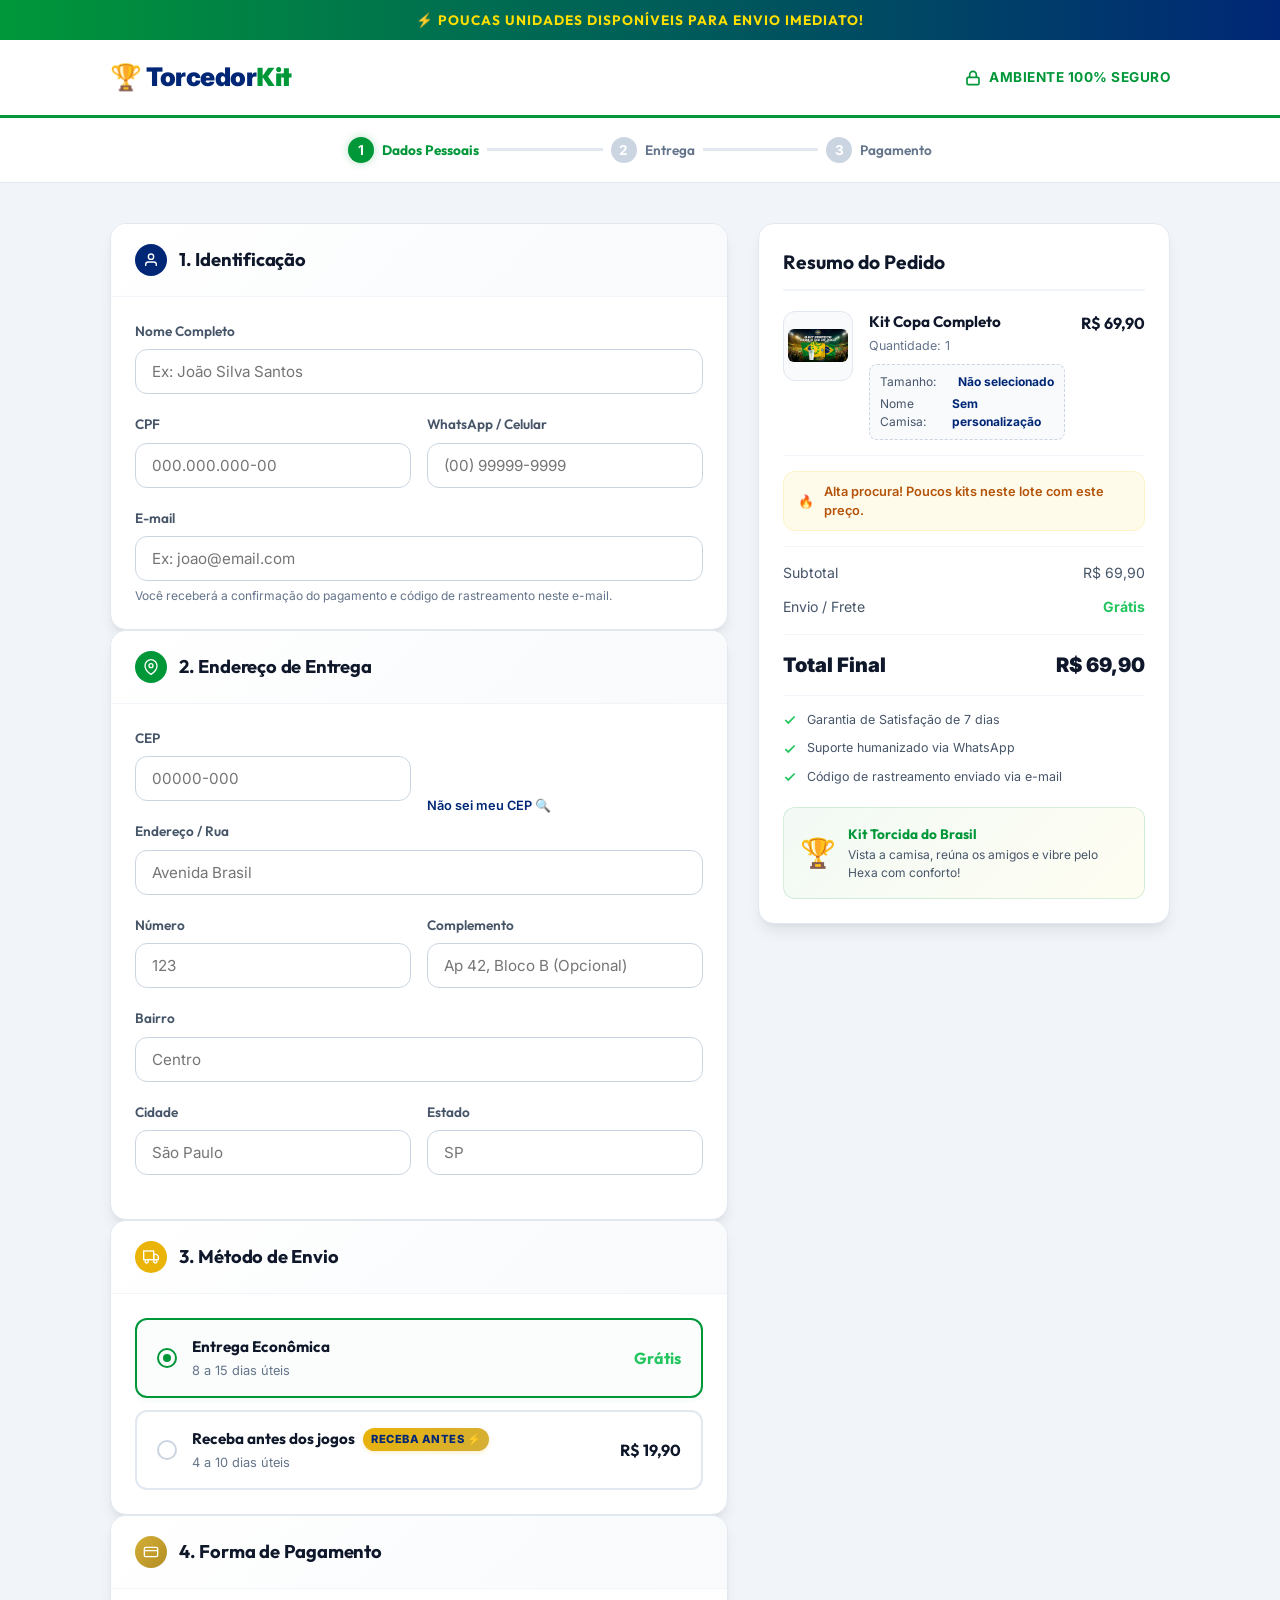
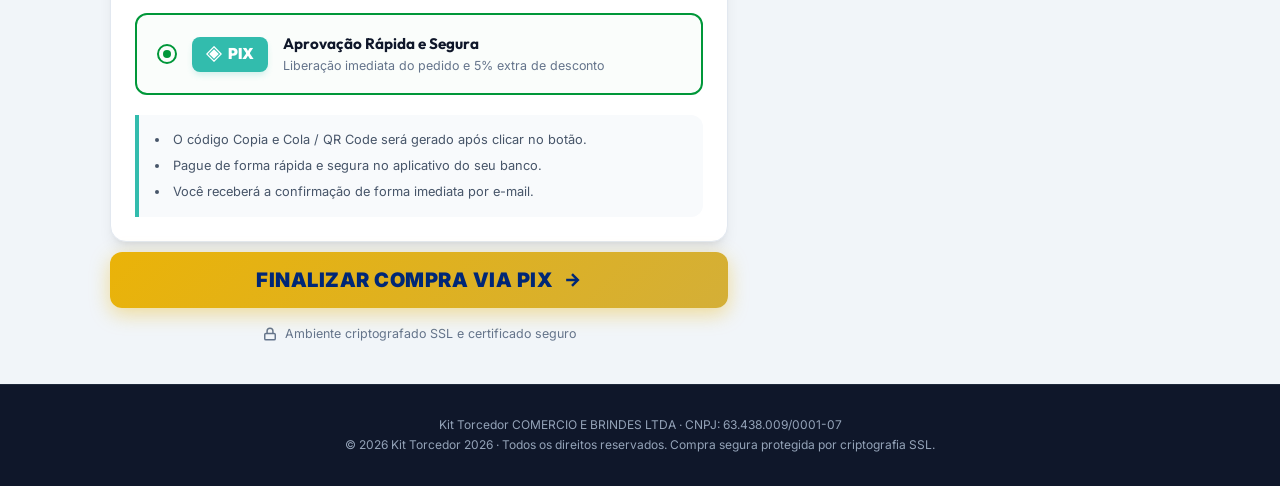
==== checkout/index.html @ fe576606 "feat: criar checkout próprio otimizado e integrado ao TikTok Pixel" ====
<!DOCTYPE html>
<html lang="pt-BR">
<head>
    <meta charset="UTF-8">
    <meta name="viewport" content="width=device-width, initial-scale=1.0">
    <title>Checkout | Kit Copa Completo</title>
    <meta name="description" content="Finalize sua compra do Kit Copa Completo de forma rápida, segura e com pagamento fácil via PIX.">
    <link href="../assets/favicon.ico" rel="icon" type="image/x-icon">

    <!-- Google Fonts (Outfit & Inter) -->
    <link rel="preconnect" href="https://fonts.googleapis.com">
    <link rel="preconnect" href="https://fonts.gstatic.com" crossorigin>
    <link href="https://fonts.googleapis.com/css2?family=Outfit:wght@400;500;700;900&family=Inter:wght@400;500;600;700&display=swap" rel="stylesheet">

    <!-- Stylesheets -->
    <link rel="stylesheet" href="checkout.css">

    <!-- TikTok Pixel Code Start -->
    <script>
    !function (w, d, t) {
      w.TiktokAnalyticsObject=t;var ttq=w[t]=w[t]||[];ttq.methods=["page","track","identify","instances","debug","on","off","once","ready","alias","group","enableCookie","disableCookie","holdConsent","revokeConsent","grantConsent"],ttq.setAndDefer=function(t,e){t[e]=function(){t.push([e].concat(Array.prototype.slice.call(arguments,0)))}};for(var i=0;i<ttq.methods.length;i++)ttq.setAndDefer(ttq,ttq.methods[i]);ttq.instance=function(t){for(
    var e=ttq._i[t]||[],n=0;n<ttq.methods.length;n++)ttq.setAndDefer(e,ttq.methods[n]);return e},ttq.load=function(e,n){var r="https://analytics.tiktok.com/i18n/pixel/events.js",o=n&&n.partner;ttq._i=ttq._i||{},ttq._i[e]=[],ttq._i[e]._u=r,ttq._t=ttq._t||{},ttq._t[e]=+new Date,ttq._o=ttq._o||{},ttq._o[e]=n||{};n=document.createElement("script")
    ;n.type="text/javascript",n.async=!0,n.src=r+"?sdkid="+e+"&lib="+t;e=document.getElementsByTagName("script")[0];e.parentNode.insertBefore(n,e)};

      ttq.load('D8AAKDRC77UBL2TTR5EG');
      ttq.page();
    }(window, document, 'ttq');
    </script>
    <!-- TikTok Pixel Code End -->
</head>
<body>

    <!-- Top Scarcity Bar -->
    <div class="top-scarcity-bar" id="scarcity-bar-text">
        ⚡ POUCAS UNIDADES DISPONÍVEIS PARA ENVIO IMEDIATO!
    </div>

    <!-- Header Section -->
    <header class="checkout-header">
        <div class="container flex-header">
            <div class="logo-area">
                <span class="logo-highlight">🏆 Torcedor</span>Kit
            </div>
            <div class="header-secure">
                <svg class="secure-icon" viewBox="0 0 24 24" fill="none" stroke="currentColor" stroke-width="2">
                    <rect x="3" y="11" width="18" height="11" rx="2" ry="2"></rect>
                    <path d="M7 11V7a5 5 0 0 1 10 0v4"></path>
                </svg>
                <span>Ambiente 100% Seguro</span>
            </div>
        </div>
    </header>

    <!-- Progress Steps -->
    <div class="progress-container">
        <div class="container">
            <div class="steps-wrapper">
                <div class="step active" id="step-tab-1">
                    <span class="step-num">1</span>
                    <span class="step-label">Dados Pessoais</span>
                </div>
                <div class="step-line" id="step-line-1"></div>
                <div class="step" id="step-tab-2">
                    <span class="step-num">2</span>
                    <span class="step-label">Entrega</span>
                </div>
                <div class="step-line" id="step-line-2"></div>
                <div class="step" id="step-tab-3">
                    <span class="step-num">3</span>
                    <span class="step-label">Pagamento</span>
                </div>
            </div>
        </div>
    </div>

    <!-- Main Content Area -->
    <main class="checkout-main">
        <div class="container main-grid">
            
            <!-- Left Side: Forms -->
            <div class="checkout-forms">
                <form id="checkout-form" novalidate>
                    
                    <!-- Section 1: Personal Data -->
                    <div class="form-section active-section" id="section-personal">
                        <div class="section-title">
                            <div class="title-icon bg-blue">
                                <svg viewBox="0 0 24 24" fill="none" stroke="currentColor" stroke-width="2">
                                    <path d="M20 21v-2a4 4 0 0 0-4-4H8a4 4 0 0 0-4 4v2"></path>
                                    <circle cx="12" cy="7" r="4"></circle>
                                </svg>
                            </div>
                            <h3>1. Identificação</h3>
                        </div>
                        <div class="section-body">
                            <div class="form-group">
                                <label for="full-name" class="form-label">Nome Completo</label>
                                <input type="text" id="full-name" class="form-input" placeholder="Ex: João Silva Santos" required>
                                <span class="field-error" id="error-full-name"></span>
                            </div>
                            
                            <div class="form-row-2">
                                <div class="form-group">
                                    <label for="cpf" class="form-label">CPF</label>
                                    <input type="text" id="cpf" class="form-input" placeholder="000.000.000-00" inputmode="numeric" required>
                                    <span class="field-error" id="error-cpf"></span>
                                </div>
                                <div class="form-group">
                                    <label for="phone" class="form-label">WhatsApp / Celular</label>
                                    <input type="tel" id="phone" class="form-input" placeholder="(00) 99999-9999" inputmode="tel" required>
                                    <span class="field-error" id="error-phone"></span>
                                </div>
                            </div>

                            <div class="form-group">
                                <label for="email" class="form-label">E-mail</label>
                                <input type="email" id="email" class="form-input" placeholder="Ex: joao@email.com" required>
                                <span class="field-error" id="error-email"></span>
                                <p class="input-helper">Você receberá a confirmação do pagamento e código de rastreamento neste e-mail.</p>
                            </div>
                        </div>
                    </div>

                    <!-- Section 2: Address Data -->
                    <div class="form-section active-section" id="section-address">
                        <div class="section-title">
                            <div class="title-icon bg-green">
                                <svg viewBox="0 0 24 24" fill="none" stroke="currentColor" stroke-width="2">
                                    <path d="M21 10c0 7-9 13-9 13s-9-6-9-13a9 9 0 0 1 18 0z"></path>
                                    <circle cx="12" cy="10" r="3"></circle>
                                </svg>
                            </div>
                            <h3>2. Endereço de Entrega</h3>
                        </div>
                        <div class="section-body">
                            <div class="form-row-2">
                                <div class="form-group">
                                    <label for="cep" class="form-label">CEP</label>
                                    <div class="cep-input-wrapper">
                                        <input type="text" id="cep" class="form-input" placeholder="00000-000" inputmode="numeric" required>
                                        <div class="cep-spinner" id="cep-spinner"></div>
                                    </div>
                                    <span class="field-error" id="error-cep"></span>
                                </div>
                                <div class="form-group" style="align-self: flex-end;">
                                    <a href="https://buscacepinter.correios.com.br/app/endereco/index.php" target="_blank" rel="noopener" class="cep-link">
                                        Não sei meu CEP 🔍
                                    </a>
                                </div>
                            </div>

                            <div class="form-group">
                                <label for="street" class="form-label">Endereço / Rua</label>
                                <input type="text" id="street" class="form-input" placeholder="Avenida Brasil" required>
                                <span class="field-error" id="error-street"></span>
                            </div>

                            <div class="form-row-2">
                                <div class="form-group">
                                    <label for="number" class="form-label">Número</label>
                                    <input type="text" id="number" class="form-input" placeholder="123" required>
                                    <span class="field-error" id="error-number"></span>
                                </div>
                                <div class="form-group">
                                    <label for="complement" class="form-label">Complemento</label>
                                    <input type="text" id="complement" class="form-input" placeholder="Ap 42, Bloco B (Opcional)">
                                </div>
                            </div>

                            <div class="form-group">
                                <label for="neighborhood" class="form-label">Bairro</label>
                                <input type="text" id="neighborhood" class="form-input" placeholder="Centro" required>
                                <span class="field-error" id="error-neighborhood"></span>
                            </div>

                            <div class="form-row-2">
                                <div class="form-group">
                                    <label for="city" class="form-label">Cidade</label>
                                    <input type="text" id="city" class="form-input" placeholder="São Paulo" required>
                                    <span class="field-error" id="error-city"></span>
                                </div>
                                <div class="form-group">
                                    <label for="state" class="form-label">Estado</label>
                                    <input type="text" id="state" class="form-input" placeholder="SP" maxlength="2" required>
                                    <span class="field-error" id="error-state"></span>
                                </div>
                            </div>
                        </div>
                    </div>

                    <!-- Section 3: Shipping Choice -->
                    <div class="form-section active-section" id="section-shipping">
                        <div class="section-title">
                            <div class="title-icon bg-yellow">
                                <svg viewBox="0 0 24 24" fill="none" stroke="currentColor" stroke-width="2">
                                    <rect x="1" y="3" width="15" height="13"></rect>
                                    <polygon points="16 8 20 8 23 11 23 16 16 16 16 8"></polygon>
                                    <circle cx="5.5" cy="18.5" r="2.5"></circle>
                                    <circle cx="18.5" cy="18.5" r="2.5"></circle>
                                </svg>
                            </div>
                            <h3>3. Método de Envio</h3>
                        </div>
                        <div class="section-body">
                            <div class="shipping-options">
                                
                                <!-- Free Shipping Card -->
                                <div class="shipping-card active" id="shipping-free">
                                    <div class="ship-details">
                                        <div class="ship-radio-title">
                                            <span class="custom-radio active"></span>
                                            <div>
                                                <h4 class="ship-title">Entrega Econômica</h4>
                                                <p class="ship-days" id="free-days-text">8 a 15 dias úteis</p>
                                            </div>
                                        </div>
                                    </div>
                                    <div class="ship-price free-text">Grátis</div>
                                </div>

                                <!-- Fast Shipping Card -->
                                <div class="shipping-card" id="shipping-fast">
                                    <div class="ship-details">
                                        <div class="ship-radio-title">
                                            <span class="custom-radio"></span>
                                            <div>
                                                <div class="ship-title-badge">
                                                    <h4 class="ship-title">Receba antes dos jogos</h4>
                                                    <span class="ship-badge">Receba antes ⚡</span>
                                                </div>
                                                <p class="ship-days" id="fast-days-text">4 a 10 dias úteis</p>
                                            </div>
                                        </div>
                                    </div>
                                    <div class="ship-price" id="fast-price-text">R$ 19,90</div>
                                </div>

                            </div>
                        </div>
                    </div>

                    <!-- Section 4: Payment -->
                    <div class="form-section active-section" id="section-payment">
                        <div class="section-title">
                            <div class="title-icon bg-gold">
                                <svg viewBox="0 0 24 24" fill="none" stroke="currentColor" stroke-width="2">
                                    <rect x="2" y="5" width="20" height="14" rx="2" ry="2"></rect>
                                    <line x1="2" y1="10" x2="22" y2="10"></line>
                                </svg>
                            </div>
                            <h3>4. Forma de Pagamento</h3>
                        </div>
                        <div class="section-body">
                            <div class="payment-box">
                                <div class="payment-option active" id="payment-pix">
                                    <div class="pay-radio-title">
                                        <span class="custom-radio active"></span>
                                        <div class="pay-logo-group">
                                            <!-- Simple Custom SVG PIX Logo -->
                                            <div class="pix-logo-badge">
                                                <svg class="pix-svg-icon" viewBox="0 0 100 100">
                                                    <path d="M50 5 L95 50 L50 95 L5 50 Z" fill="none" stroke="currentColor" stroke-width="8"></path>
                                                    <path d="M50 20 L80 50 L50 80 L20 50 Z" fill="currentColor"></path>
                                                </svg>
                                                <span class="pix-text">PIX</span>
                                            </div>
                                            <div>
                                                <h4 class="pay-title">Aprovação Rápida e Segura</h4>
                                                <p class="pay-desc">Liberação imediata do pedido e 5% extra de desconto</p>
                                            </div>
                                        </div>
                                    </div>
                                </div>
                                
                                <div class="pix-instructions-card">
                                    <ul class="pix-bullet-list">
                                        <li>O código Copia e Cola / QR Code será gerado após clicar no botão.</li>
                                        <li>Pague de forma rápida e segura no aplicativo do seu banco.</li>
                                        <li>Você receberá a confirmação de forma imediata por e-mail.</li>
                                    </ul>
                                </div>
                            </div>
                        </div>
                    </div>

                    <!-- Submit Area -->
                    <div class="checkout-submit-area">
                        <button type="submit" class="btn-checkout-submit" id="submit-btn-checkout">
                            <span>FINALIZAR COMPRA VIA PIX</span>
                            <svg class="submit-btn-arrow" viewBox="0 0 24 24" fill="none" stroke="currentColor" stroke-width="3">
                                <line x1="5" y1="12" x2="19" y2="12"></line>
                                <polyline points="12 5 19 12 12 19"></polyline>
                            </svg>
                        </button>
                        
                        <div class="secure-footer-badge">
                            <svg viewBox="0 0 24 24" fill="none" stroke="currentColor" stroke-width="2">
                                <rect x="3" y="11" width="18" height="11" rx="2" ry="2"></rect>
                                <path d="M7 11V7a5 5 0 0 1 10 0v4"></path>
                            </svg>
                            <span>Ambiente criptografado SSL e certificado seguro</span>
                        </div>
                    </div>
                </form>
            </div>
            
            <!-- Right Side: Order Summary -->
            <div class="checkout-summary">
                <div class="summary-card sticky-summary">
                    <h3 class="summary-title">Resumo do Pedido</h3>
                    
                    <div class="summary-product">
                        <div class="summary-prod-img-wrapper">
                            <img src="../assets/imagem-da-hero.webp" alt="Kit Copa Completo" id="summary-prod-image">
                        </div>
                        <div class="summary-prod-details">
                            <h4 id="summary-prod-name">Kit Copa Completo</h4>
                            <p class="summary-prod-qty">Quantidade: 1</p>
                            
                            <!-- Personalization Details -->
                            <div class="personalization-summary-box" id="personalization-box">
                                <div class="pers-item" id="pers-size-row">
                                    <span>Tamanho:</span>
                                    <strong id="summary-size">Não selecionado</strong>
                                </div>
                                <div class="pers-item" id="pers-name-row">
                                    <span>Nome Camisa:</span>
                                    <strong id="summary-name">Sem personalização</strong>
                                </div>
                            </div>
                        </div>
                        <div class="summary-prod-price" id="summary-prod-price">R$ 69,90</div>
                    </div>
                    
                    <div class="summary-divider"></div>
                    
                    <div class="summary-scarcity">
                        <span class="scarcity-fire-icon">🔥</span>
                        <span id="summary-scarcity-text">Alta procura! Poucos kits neste lote com este preço.</span>
                    </div>

                    <div class="summary-divider"></div>
                    
                    <!-- Pricing Table -->
                    <div class="price-table">
                        <div class="price-row">
                            <span>Subtotal</span>
                            <span id="subtotal-val">R$ 69,90</span>
                        </div>
                        <div class="price-row">
                            <span>Envio / Frete</span>
                            <span id="shipping-val" class="green-text">Grátis</span>
                        </div>
                        <div class="price-row total-row">
                            <span>Total Final</span>
                            <span id="total-val">R$ 69,90</span>
                        </div>
                    </div>
                    
                    <div class="summary-divider"></div>

                    <!-- Trust Checklist -->
                    <div class="trust-checklist">
                        <div class="checklist-item">
                            <svg class="check-icon" viewBox="0 0 24 24" fill="none" stroke="currentColor" stroke-width="3">
                                <polyline points="20 6 9 17 4 12"></polyline>
                            </svg>
                            <span>Garantia de Satisfação de 7 dias</span>
                        </div>
                        <div class="checklist-item">
                            <svg class="check-icon" viewBox="0 0 24 24" fill="none" stroke="currentColor" stroke-width="3">
                                <polyline points="20 6 9 17 4 12"></polyline>
                            </svg>
                            <span>Suporte humanizado via WhatsApp</span>
                        </div>
                        <div class="checklist-item">
                            <svg class="check-icon" viewBox="0 0 24 24" fill="none" stroke="currentColor" stroke-width="3">
                                <polyline points="20 6 9 17 4 12"></polyline>
                            </svg>
                            <span>Código de rastreamento enviado via e-mail</span>
                        </div>
                    </div>
                    
                    <!-- Brazilian Pride Badge -->
                    <div class="copa-pride-card">
                        <div class="pride-icon">🏆</div>
                        <div>
                            <h5 class="pride-title">Kit Torcida do Brasil</h5>
                            <p class="pride-desc">Vista a camisa, reúna os amigos e vibre pelo Hexa com conforto!</p>
                        </div>
                    </div>

                </div>
            </div>

        </div>
    </main>

    <!-- Payment Loading Overlay -->
    <div class="payment-overlay" id="payment-overlay">
        <div class="overlay-card">
            <div class="payment-loader-spinner"></div>
            <h3 class="overlay-title" id="overlay-status-title">Gerando seu pagamento PIX...</h3>
            <p class="overlay-subtitle">Por favor, não feche esta janela. Estamos configurando sua transação segura com o banco.</p>
            
            <!-- Success Simulated Area -->
            <div class="pix-mock-success" id="pix-mock-success" style="display: none;">
                <div class="mock-success-icon">✓</div>
                <h4 class="mock-success-title">PIX Gerado com Sucesso!</h4>
                <p class="mock-success-desc">Use o código abaixo no aplicativo do seu banco na opção <strong>PIX Copia e Cola</strong>.</p>
                
                <div class="pix-qrcode-simulated">
                    <!-- Simple PIX Simulated Grid QR Code visual -->
                    <div class="simulated-qr">
                        <svg class="qr-svg" viewBox="0 0 100 100">
                            <rect x="10" y="10" width="30" height="30" fill="currentColor"></rect>
                            <rect x="60" y="10" width="30" height="30" fill="currentColor"></rect>
                            <rect x="10" y="60" width="30" height="30" fill="currentColor"></rect>
                            <rect x="20" y="20" width="10" height="10" fill="white"></rect>
                            <rect x="70" y="20" width="10" height="10" fill="white"></rect>
                            <rect x="20" y="70" width="10" height="10" fill="white"></rect>
                            <rect x="45" y="45" width="10" height="10" fill="currentColor"></rect>
                            <rect x="65" y="65" width="15" height="15" fill="currentColor"></rect>
                            <rect x="80" y="80" width="10" height="10" fill="currentColor"></rect>
                        </svg>
                    </div>
                </div>

                <div class="pix-copia-cola-box">
                    <input type="text" class="pix-code-input" id="pix-code-field" value="00020101021226830014br.gov.bcb.pix2561api.invictuspay.com.br/v2/cob/D8AAKDRC77UBL2TTR5EG3406ba434f1caa05bfa1e90fe28" readonly>
                    <button class="pix-copy-btn" id="pix-copy-btn">COPIAR CÓDIGO</button>
                </div>
                
                <div class="pix-timer">Código válido por: <strong id="pix-timer-val">15:00</strong></div>
                
                <div class="mock-warning-box">
                    💡 <strong>Dica:</strong> Após realizar o pagamento do PIX, o sistema identificará a aprovação e enviará um e-mail de confirmação automaticamente.
                </div>
                
                <button class="btn-checkout-close" id="overlay-close-btn">FECHAR E VOLTAR</button>
            </div>
        </div>
    </div>

    <!-- Disk Footer -->
    <footer class="checkout-footer">
        <div class="container text-center">
            <p>Kit Torcedor COMERCIO E BRINDES LTDA &middot; CNPJ: 63.438.009/0001-07</p>
            <p>&copy; 2026 Kit Torcedor 2026 &middot; Todos os direitos reservados. Compra segura protegida por criptografia SSL.</p>
        </div>
    </footer>

    <!-- JavaScript Files -->
    <script src="checkout.js"></script>
</body>
</html>
---- checkout/checkout.css ----
/* Custom Checkout Styling - Theme Brazil Copa / World Cup 2026 */

:root {
    --color-primary: #009739;     /* Verde Brasil */
    --color-secondary: #FFDF00;   /* Amarelo Vibrante */
    --color-accent: #002776;      /* Azul Seleção */
    --color-dark: #0f172a;        /* Azul Escuro / Slate */
    --color-light: #f8fafc;       /* Off-white */
    --color-white: #ffffff;
    --color-gold: #d4af37;        /* Ouro */
    --color-error: #ef4444;       /* Vermelho Erro */
    --color-success: #22c55e;     /* Verde Sucesso */
    
    --font-headers: 'Outfit', sans-serif;
    --font-body: 'Inter', sans-serif;
    --border-radius-sm: 8px;
    --border-radius-md: 12px;
    --border-radius-lg: 16px;
    --box-shadow-soft: 0 4px 6px -1px rgb(0 0 0 / 0.05), 0 2px 4px -2px rgb(0 0 0 / 0.05);
    --box-shadow-premium: 0 10px 15px -3px rgb(0 0 0 / 0.08), 0 4px 6px -4px rgb(0 0 0 / 0.08);
}

/* Reset and Global Styles */
* {
    margin: 0;
    padding: 0;
    box-sizing: border-box;
    font-family: var(--font-body);
}

body {
    background-color: #f1f5f9;
    color: var(--color-dark);
    font-size: 0.95rem;
    line-height: 1.5;
    -webkit-font-smoothing: antialiased;
}

.container {
    width: 100%;
    max-width: 1100px;
    margin: 0 auto;
    padding: 0 20px;
}

/* Top Scarcity Bar */
.top-scarcity-bar {
    background: linear-gradient(90deg, var(--color-primary) 0%, var(--color-accent) 100%);
    color: var(--color-secondary);
    text-align: center;
    padding: 10px 15px;
    font-size: 0.85rem;
    font-weight: 700;
    font-family: var(--font-headers);
    letter-spacing: 1px;
    box-shadow: 0 2px 4px rgba(0,0,0,0.1);
    animation: pulseGlow 3s infinite ease-in-out;
}

@keyframes pulseGlow {
    0%, 100% { opacity: 0.95; }
    50% { opacity: 1; filter: brightness(1.15); }
}

/* Header styling */
.checkout-header {
    background-color: var(--color-white);
    padding: 18px 0;
    border-bottom: 3px solid var(--color-primary);
    box-shadow: var(--box-shadow-soft);
}

.flex-header {
    display: flex;
    justify-content: space-between;
    align-items: center;
}

.logo-area {
    font-family: var(--font-headers);
    font-size: 1.6rem;
    font-weight: 900;
    color: var(--color-primary);
    letter-spacing: -0.5px;
}

.logo-highlight {
    color: var(--color-accent);
}

.header-secure {
    display: flex;
    align-items: center;
    gap: 8px;
    color: var(--color-primary);
    font-weight: 700;
    font-size: 0.85rem;
    text-transform: uppercase;
    letter-spacing: 0.5px;
}

.secure-icon {
    width: 16px;
    height: 16px;
    stroke-width: 2.5;
}

/* Progress Steps indicator */
.progress-container {
    background-color: var(--color-white);
    padding: 15px 0;
    border-bottom: 1px solid #e2e8f0;
}

.steps-wrapper {
    display: flex;
    justify-content: space-between;
    align-items: center;
    max-width: 600px;
    margin: 0 auto;
    position: relative;
}

.step {
    display: flex;
    align-items: center;
    gap: 8px;
    z-index: 2;
    background-color: var(--color-white);
    padding: 4px 8px;
}

.step-num {
    width: 26px;
    height: 26px;
    border-radius: 50%;
    background-color: #cbd5e1;
    color: var(--color-white);
    font-weight: 700;
    font-size: 0.85rem;
    display: flex;
    align-items: center;
    justify-content: center;
    transition: all 0.3s ease;
}

.step-label {
    font-family: var(--font-headers);
    font-size: 0.85rem;
    font-weight: 600;
    color: #64748b;
    transition: all 0.3s ease;
}

.step.active .step-num {
    background-color: var(--color-primary);
    box-shadow: 0 0 8px rgba(0,151,57,0.3);
}

.step.active .step-label {
    color: var(--color-primary);
    font-weight: 700;
}

.step.completed .step-num {
    background-color: var(--color-accent);
}

.step-line {
    flex-grow: 1;
    height: 3px;
    background-color: #e2e8f0;
    margin: 0 -5px;
    z-index: 1;
    border-radius: 2px;
}

.step-line.active {
    background-color: var(--color-primary);
}

/* Main Grid Layout */
.checkout-main {
    padding: 40px 0;
}

.main-grid {
    display: grid;
    grid-template-columns: 1.2fr 0.8fr;
    gap: 30px;
    align-items: start;
}

/* Form Sections */
.checkout-forms {
    display: flex;
    flex-direction: column;
    gap: 25px;
}

.form-section {
    background-color: var(--color-white);
    border-radius: var(--border-radius-lg);
    box-shadow: var(--box-shadow-premium);
    border: 1px solid #e2e8f0;
    overflow: hidden;
    transition: transform 0.3s ease;
}

.form-section:hover {
    transform: translateY(-2px);
}

.section-title {
    display: flex;
    align-items: center;
    gap: 12px;
    padding: 20px 24px;
    border-bottom: 1px solid #f1f5f9;
    background: linear-gradient(135deg, #ffffff 0%, #f8fafc 100%);
}

.title-icon {
    width: 32px;
    height: 32px;
    border-radius: 50%;
    display: flex;
    align-items: center;
    justify-content: center;
    color: var(--color-white);
}

.title-icon svg {
    width: 16px;
    height: 16px;
}

.title-icon.bg-blue { background-color: var(--color-accent); }
.title-icon.bg-green { background-color: var(--color-primary); }
.title-icon.bg-yellow { background-color: #eab308; }
.title-icon.bg-gold { background: linear-gradient(135deg, var(--color-gold) 0%, #b28d22 100%); }

.section-title h3 {
    font-family: var(--font-headers);
    font-size: 1.15rem;
    font-weight: 700;
    letter-spacing: -0.2px;
    color: var(--color-dark);
}

.section-body {
    padding: 24px;
}

/* Fields & Inputs */
.form-group {
    margin-bottom: 20px;
    display: flex;
    flex-direction: column;
    gap: 8px;
}

.form-group:last-child {
    margin-bottom: 0;
}

.form-label {
    font-family: var(--font-headers);
    font-size: 0.85rem;
    font-weight: 600;
    color: #475569;
}

.form-input {
    width: 100%;
    padding: 12px 16px;
    font-size: 0.95rem;
    border-radius: var(--border-radius-md);
    border: 1px solid #cbd5e1;
    background-color: #ffffff;
    color: var(--color-dark);
    outline: none;
    transition: all 0.25s ease;
}

.form-input:focus {
    border-color: var(--color-primary);
    box-shadow: 0 0 0 3px rgba(0, 151, 57, 0.15);
}

.form-input.input-error {
    border-color: var(--color-error);
    background-color: #fff5f5;
}

.form-input.input-error:focus {
    box-shadow: 0 0 0 3px rgba(239, 68, 68, 0.15);
}

.field-error {
    font-size: 0.75rem;
    color: var(--color-error);
    font-weight: 600;
    display: none;
}

.form-row-2 {
    display: grid;
    grid-template-columns: 1fr 1fr;
    gap: 16px;
}

.input-helper {
    font-size: 0.75rem;
    color: #64748b;
    margin-top: -2px;
}

/* CEP Search Loader & Link */
.cep-input-wrapper {
    position: relative;
    display: flex;
    align-items: center;
}

.cep-spinner {
    position: absolute;
    right: 15px;
    width: 18px;
    height: 18px;
    border: 2px solid #e2e8f0;
    border-top-color: var(--color-primary);
    border-radius: 50%;
    animation: spin 0.8s linear infinite;
    display: none;
}

@keyframes spin {
    to { transform: rotate(360deg); }
}

.cep-link {
    font-size: 0.8rem;
    color: var(--color-accent);
    font-weight: 600;
    text-decoration: none;
    transition: all 0.2s ease;
    display: inline-block;
    padding: 6px 0;
}

.cep-link:hover {
    color: var(--color-primary);
    text-decoration: underline;
}

/* Shipping Option Cards */
.shipping-options {
    display: flex;
    flex-direction: column;
    gap: 12px;
}

.shipping-card {
    display: flex;
    justify-content: space-between;
    align-items: center;
    padding: 16px 20px;
    border-radius: var(--border-radius-md);
    border: 2px solid #e2e8f0;
    background-color: var(--color-white);
    cursor: pointer;
    transition: all 0.25s ease;
    position: relative;
}

.shipping-card:hover {
    border-color: #cbd5e1;
    transform: translateY(-1px);
}

.shipping-card.active {
    border-color: var(--color-primary);
    background-color: rgba(0, 151, 57, 0.02);
    box-shadow: 0 4px 6px -1px rgba(0, 151, 57, 0.05);
}

.ship-radio-title {
    display: flex;
    align-items: center;
    gap: 15px;
}

.custom-radio {
    width: 20px;
    height: 20px;
    border-radius: 50%;
    border: 2px solid #cbd5e1;
    display: flex;
    align-items: center;
    justify-content: center;
    transition: all 0.2s ease;
}

.custom-radio::after {
    content: '';
    width: 8px;
    height: 8px;
    border-radius: 50%;
    background-color: var(--color-primary);
    transform: scale(0);
    transition: transform 0.2s ease;
}

.shipping-card.active .custom-radio {
    border-color: var(--color-primary);
}

.shipping-card.active .custom-radio::after {
    transform: scale(1);
}

.ship-title-badge {
    display: flex;
    align-items: center;
    gap: 8px;
    flex-wrap: wrap;
}

.ship-title {
    font-family: var(--font-headers);
    font-size: 0.95rem;
    font-weight: 700;
    color: var(--color-dark);
}

.ship-badge {
    background: linear-gradient(135deg, #eab308 0%, var(--color-gold) 100%);
    color: var(--color-accent);
    font-size: 0.7rem;
    font-weight: 800;
    padding: 3px 8px;
    border-radius: 20px;
    text-transform: uppercase;
    letter-spacing: 0.5px;
    box-shadow: 0 2px 4px rgba(234, 179, 8, 0.2);
}

.ship-days {
    font-size: 0.8rem;
    color: #64748b;
    margin-top: 2px;
}

.ship-price {
    font-family: var(--font-headers);
    font-size: 1rem;
    font-weight: 700;
    color: var(--color-dark);
}

.ship-price.free-text {
    color: var(--color-success);
}

/* Payment Selection Box */
.payment-box {
    display: flex;
    flex-direction: column;
    gap: 15px;
}

.payment-option {
    border: 2px solid var(--color-primary);
    background-color: rgba(0, 151, 57, 0.02);
    border-radius: var(--border-radius-md);
    padding: 18px 20px;
    cursor: pointer;
    transition: all 0.2s ease;
}

.pay-radio-title {
    display: flex;
    align-items: center;
    gap: 15px;
}

.payment-option.active .custom-radio {
    border-color: var(--color-primary);
}

.payment-option.active .custom-radio::after {
    transform: scale(1);
}

.pay-logo-group {
    display: flex;
    align-items: center;
    gap: 15px;
    flex-wrap: wrap;
}

.pix-logo-badge {
    background-color: #32bcad;
    color: var(--color-white);
    display: flex;
    align-items: center;
    gap: 6px;
    padding: 6px 14px;
    border-radius: var(--border-radius-sm);
    font-weight: 900;
    font-size: 0.95rem;
    box-shadow: 0 4px 6px -1px rgba(50, 188, 173, 0.2);
}

.pix-svg-icon {
    width: 16px;
    height: 16px;
}

.pay-title {
    font-family: var(--font-headers);
    font-size: 0.95rem;
    font-weight: 700;
    color: var(--color-dark);
}

.pay-desc {
    font-size: 0.78rem;
    color: #64748b;
    margin-top: 1px;
}

.pix-instructions-card {
    background-color: #f8fafc;
    border-left: 4px solid #32bcad;
    padding: 16px;
    border-radius: 0 var(--border-radius-md) var(--border-radius-md) 0;
    margin-top: 5px;
}

.pix-bullet-list {
    list-style-position: inside;
    display: flex;
    flex-direction: column;
    gap: 8px;
}

.pix-bullet-list li {
    font-size: 0.8rem;
    color: #475569;
    line-height: 1.4;
}

/* Submit Area style */
.checkout-submit-area {
    margin-top: 10px;
    display: flex;
    flex-direction: column;
    gap: 12px;
}

.btn-checkout-submit {
    width: 100%;
    background: linear-gradient(135deg, #eab308 0%, var(--color-gold) 100%);
    color: var(--color-accent);
    font-family: var(--font-headers);
    font-size: 1.25rem;
    font-weight: 900;
    letter-spacing: 0.5px;
    padding: 16px 20px;
    border-radius: var(--border-radius-md);
    border: none;
    outline: none;
    cursor: pointer;
    box-shadow: 0 6px 20px rgba(234, 179, 8, 0.4);
    display: flex;
    align-items: center;
    justify-content: center;
    gap: 10px;
    transition: all 0.3s cubic-bezier(0.175, 0.885, 0.32, 1.275);
    position: relative;
    overflow: hidden;
}

.btn-checkout-submit:hover {
    transform: translateY(-2px);
    box-shadow: 0 8px 24px rgba(234, 179, 8, 0.5);
    filter: brightness(1.05);
}

.btn-checkout-submit:active {
    transform: translateY(1px);
}

.btn-checkout-submit.disabled-loader {
    background: #cbd5e1 !important;
    color: #94a3b8 !important;
    cursor: not-allowed;
    box-shadow: none;
    transform: none;
}

.submit-btn-arrow {
    width: 20px;
    height: 20px;
    transition: transform 0.3s ease;
}

.btn-checkout-submit:hover .submit-btn-arrow {
    transform: translateX(4px);
}

.secure-footer-badge {
    display: flex;
    align-items: center;
    justify-content: center;
    gap: 8px;
    font-size: 0.78rem;
    color: #64748b;
    margin-top: 5px;
}

.secure-footer-badge svg {
    width: 14px;
    height: 14px;
    stroke-width: 2.5;
}

/* Order Summary (Right Column) */
.checkout-summary {
    position: relative;
}

.sticky-summary {
    position: -webkit-sticky;
    position: sticky;
    top: 40px;
}

.summary-card {
    background-color: var(--color-white);
    border-radius: var(--border-radius-lg);
    box-shadow: var(--box-shadow-premium);
    border: 1px solid #e2e8f0;
    padding: 24px;
}

.summary-title {
    font-family: var(--font-headers);
    font-size: 1.2rem;
    font-weight: 700;
    color: var(--color-dark);
    margin-bottom: 20px;
    padding-bottom: 12px;
    border-bottom: 2px solid #f1f5f9;
}

.summary-product {
    display: flex;
    gap: 16px;
    margin-bottom: 15px;
}

.summary-prod-img-wrapper {
    width: 70px;
    height: 70px;
    border-radius: var(--border-radius-md);
    background-color: #f8fafc;
    border: 1px solid #e2e8f0;
    padding: 4px;
    flex-shrink: 0;
    display: flex;
    align-items: center;
    justify-content: center;
}

.summary-prod-img-wrapper img {
    max-width: 100%;
    max-height: 100%;
    object-fit: contain;
    border-radius: 6px;
}

.summary-prod-details {
    flex-grow: 1;
    display: flex;
    flex-direction: column;
    gap: 4px;
}

.summary-prod-details h4 {
    font-family: var(--font-headers);
    font-size: 0.95rem;
    font-weight: 700;
    color: var(--color-dark);
}

.summary-prod-qty {
    font-size: 0.78rem;
    color: #64748b;
}

.personalization-summary-box {
    background-color: #f8fafc;
    border: 1px dashed #cbd5e1;
    border-radius: var(--border-radius-sm);
    padding: 8px 10px;
    margin-top: 4px;
    display: flex;
    flex-direction: column;
    gap: 4px;
}

.pers-item {
    font-size: 0.75rem;
    color: #475569;
    display: flex;
    justify-content: space-between;
}

.pers-item strong {
    color: var(--color-accent);
}

.summary-prod-price {
    font-family: var(--font-headers);
    font-size: 1rem;
    font-weight: 700;
    color: var(--color-dark);
    align-self: flex-start;
}

.summary-divider {
    height: 1px;
    background-color: #f1f5f9;
    margin: 15px 0;
}

.summary-scarcity {
    display: flex;
    align-items: center;
    gap: 10px;
    background-color: #fffbeb;
    border: 1px solid #fef3c7;
    border-radius: var(--border-radius-md);
    padding: 10px 14px;
    font-size: 0.8rem;
    color: #b45309;
    font-weight: 600;
}

.price-table {
    display: flex;
    flex-direction: column;
    gap: 12px;
}

.price-row {
    display: flex;
    justify-content: space-between;
    font-size: 0.88rem;
    color: #475569;
}

.price-row.total-row {
    font-family: var(--font-headers);
    font-size: 1.25rem;
    font-weight: 900;
    color: var(--color-dark);
    margin-top: 5px;
    padding-top: 15px;
    border-top: 1px solid #f1f5f9;
}

.green-text {
    color: var(--color-success);
    font-weight: 700;
}

/* Trust Checklist style */
.trust-checklist {
    display: flex;
    flex-direction: column;
    gap: 10px;
    margin-top: 15px;
}

.checklist-item {
    display: flex;
    align-items: center;
    gap: 10px;
}

.check-icon {
    width: 14px;
    height: 14px;
    color: var(--color-success);
    flex-shrink: 0;
}

.checklist-item span {
    font-size: 0.78rem;
    color: #475569;
}

/* Copa Pride Badge style */
.copa-pride-card {
    background: linear-gradient(135deg, rgba(0, 151, 57, 0.05) 0%, rgba(255, 223, 0, 0.05) 100%);
    border: 1px solid rgba(0, 151, 57, 0.15);
    border-radius: var(--border-radius-md);
    padding: 16px;
    margin-top: 20px;
    display: flex;
    gap: 12px;
    align-items: center;
}

.pride-icon {
    font-size: 1.8rem;
    flex-shrink: 0;
}

.pride-title {
    font-family: var(--font-headers);
    font-size: 0.85rem;
    font-weight: 700;
    color: var(--color-primary);
}

.pride-desc {
    font-size: 0.75rem;
    color: #475569;
    margin-top: 2px;
}

/* Payment Overlay & Simulated Success Modal */
.payment-overlay {
    position: fixed;
    top: 0;
    left: 0;
    width: 100%;
    height: 100%;
    background-color: rgba(15, 23, 42, 0.7);
    backdrop-filter: blur(5px);
    z-index: 100;
    display: flex;
    align-items: center;
    justify-content: center;
    padding: 20px;
    opacity: 0;
    pointer-events: none;
    transition: opacity 0.35s ease;
}

.payment-overlay.active {
    opacity: 1;
    pointer-events: auto;
}

.overlay-card {
    background-color: var(--color-white);
    border-radius: var(--border-radius-lg);
    box-shadow: 0 25px 50px -12px rgb(0 0 0 / 0.25);
    border: 2px solid var(--color-primary);
    width: 100%;
    max-width: 500px;
    padding: 35px 25px;
    text-align: center;
    transform: scale(0.9);
    transition: transform 0.35s cubic-bezier(0.175, 0.885, 0.32, 1.275);
}

.payment-overlay.active .overlay-card {
    transform: scale(1);
}

.payment-loader-spinner {
    width: 55px;
    height: 55px;
    border: 5px solid #f1f5f9;
    border-top-color: #eab308;
    border-bottom-color: var(--color-primary);
    border-radius: 50%;
    margin: 0 auto 20px auto;
    animation: spin 1s linear infinite;
}

.overlay-title {
    font-family: var(--font-headers);
    font-size: 1.3rem;
    font-weight: 700;
    color: var(--color-dark);
    margin-bottom: 8px;
}

.overlay-subtitle {
    font-size: 0.85rem;
    color: #64748b;
    line-height: 1.5;
}

/* Success Mock design */
.pix-mock-success {
    margin-top: 10px;
}

.mock-success-icon {
    width: 50px;
    height: 50px;
    border-radius: 50%;
    background-color: var(--color-success);
    color: var(--color-white);
    font-size: 1.5rem;
    font-weight: 700;
    display: flex;
    align-items: center;
    justify-content: center;
    margin: 0 auto 15px auto;
    box-shadow: 0 4px 10px rgba(34, 197, 94, 0.3);
}

.mock-success-title {
    font-family: var(--font-headers);
    font-size: 1.25rem;
    font-weight: 700;
    color: var(--color-success);
    margin-bottom: 6px;
}

.mock-success-desc {
    font-size: 0.85rem;
    color: #475569;
    margin-bottom: 20px;
}

.pix-qrcode-simulated {
    background-color: #f8fafc;
    border: 1px solid #e2e8f0;
    padding: 12px;
    border-radius: var(--border-radius-md);
    width: 150px;
    height: 150px;
    margin: 0 auto 20px auto;
    display: flex;
    align-items: center;
    justify-content: center;
}

.simulated-qr {
    width: 100%;
    height: 100%;
    color: var(--color-dark);
}

.qr-svg {
    width: 100%;
    height: 100%;
}

.pix-copia-cola-box {
    display: flex;
    border: 1px solid #cbd5e1;
    border-radius: var(--border-radius-md);
    overflow: hidden;
    margin-bottom: 15px;
    background-color: #ffffff;
}

.pix-code-input {
    flex-grow: 1;
    border: none;
    outline: none;
    padding: 12px 14px;
    font-size: 0.8rem;
    color: #64748b;
    background-color: #f8fafc;
}

.pix-copy-btn {
    background-color: #32bcad;
    color: var(--color-white);
    border: none;
    outline: none;
    padding: 0 16px;
    font-size: 0.75rem;
    font-weight: 700;
    cursor: pointer;
    transition: background-color 0.2s ease;
    flex-shrink: 0;
}

.pix-copy-btn:hover {
    background-color: #279d90;
}

.pix-timer {
    font-size: 0.85rem;
    color: #475569;
    margin-bottom: 20px;
}

.pix-timer strong {
    color: var(--color-error);
}

.mock-warning-box {
    background-color: rgba(50, 188, 173, 0.05);
    border: 1px solid rgba(50, 188, 173, 0.15);
    border-radius: var(--border-radius-md);
    padding: 12px 16px;
    font-size: 0.78rem;
    color: #279d90;
    text-align: left;
    margin-bottom: 25px;
    line-height: 1.45;
}

.btn-checkout-close {
    width: 100%;
    background-color: var(--color-dark);
    color: var(--color-white);
    font-family: var(--font-headers);
    font-weight: 700;
    font-size: 0.95rem;
    padding: 12px 20px;
    border-radius: var(--border-radius-md);
    border: none;
    outline: none;
    cursor: pointer;
    transition: all 0.2s ease;
}

.btn-checkout-close:hover {
    background-color: #1e293b;
}

/* Disk Footer styling */
.checkout-footer {
    background-color: var(--color-dark);
    color: #94a3b8;
    font-size: 0.75rem;
    padding: 30px 0;
    border-top: 1px solid #1e293b;
    line-height: 1.7;
}

.text-center {
    text-align: center;
}

/* Responsive / Screen Adaptation */

@media (max-width: 900px) {
    .main-grid {
        grid-template-columns: 1fr;
        gap: 25px;
    }
    
    .checkout-summary {
        order: -1; /* Place summary on top for mobile shoppers! */
    }
    
    .sticky-summary {
        position: static;
    }
}

@media (max-width: 600px) {
    .container {
        padding: 0 15px;
    }
    
    .flex-header {
        flex-direction: column;
        gap: 12px;
        text-align: center;
    }
    
    .logo-area {
        font-size: 1.4rem;
    }
    
    .header-secure {
        font-size: 0.75rem;
    }
    
    .steps-wrapper {
        display: none; /* Hide progress steps on small screen to save space */
    }
    
    .progress-container {
        display: none;
    }
    
    .checkout-main {
        padding: 20px 0;
    }
    
    .section-title {
        padding: 16px 20px;
    }
    
    .section-body {
        padding: 20px 16px;
    }
    
    .form-row-2 {
        grid-template-columns: 1fr; /* Single column inputs on mobile */
        gap: 0;
    }
    
    .shipping-card {
        padding: 14px 16px;
    }
    
    .ship-title {
        font-size: 0.88rem;
    }
    
    .ship-price {
        font-size: 0.9rem;
    }
    
    .payment-option {
        padding: 14px 16px;
    }
    
    .pay-title {
        font-size: 0.88rem;
    }
    
    .btn-checkout-submit {
        font-size: 1.1rem;
        padding: 14px 16px;
    }
    
    .summary-card {
        padding: 20px 16px;
    }
}
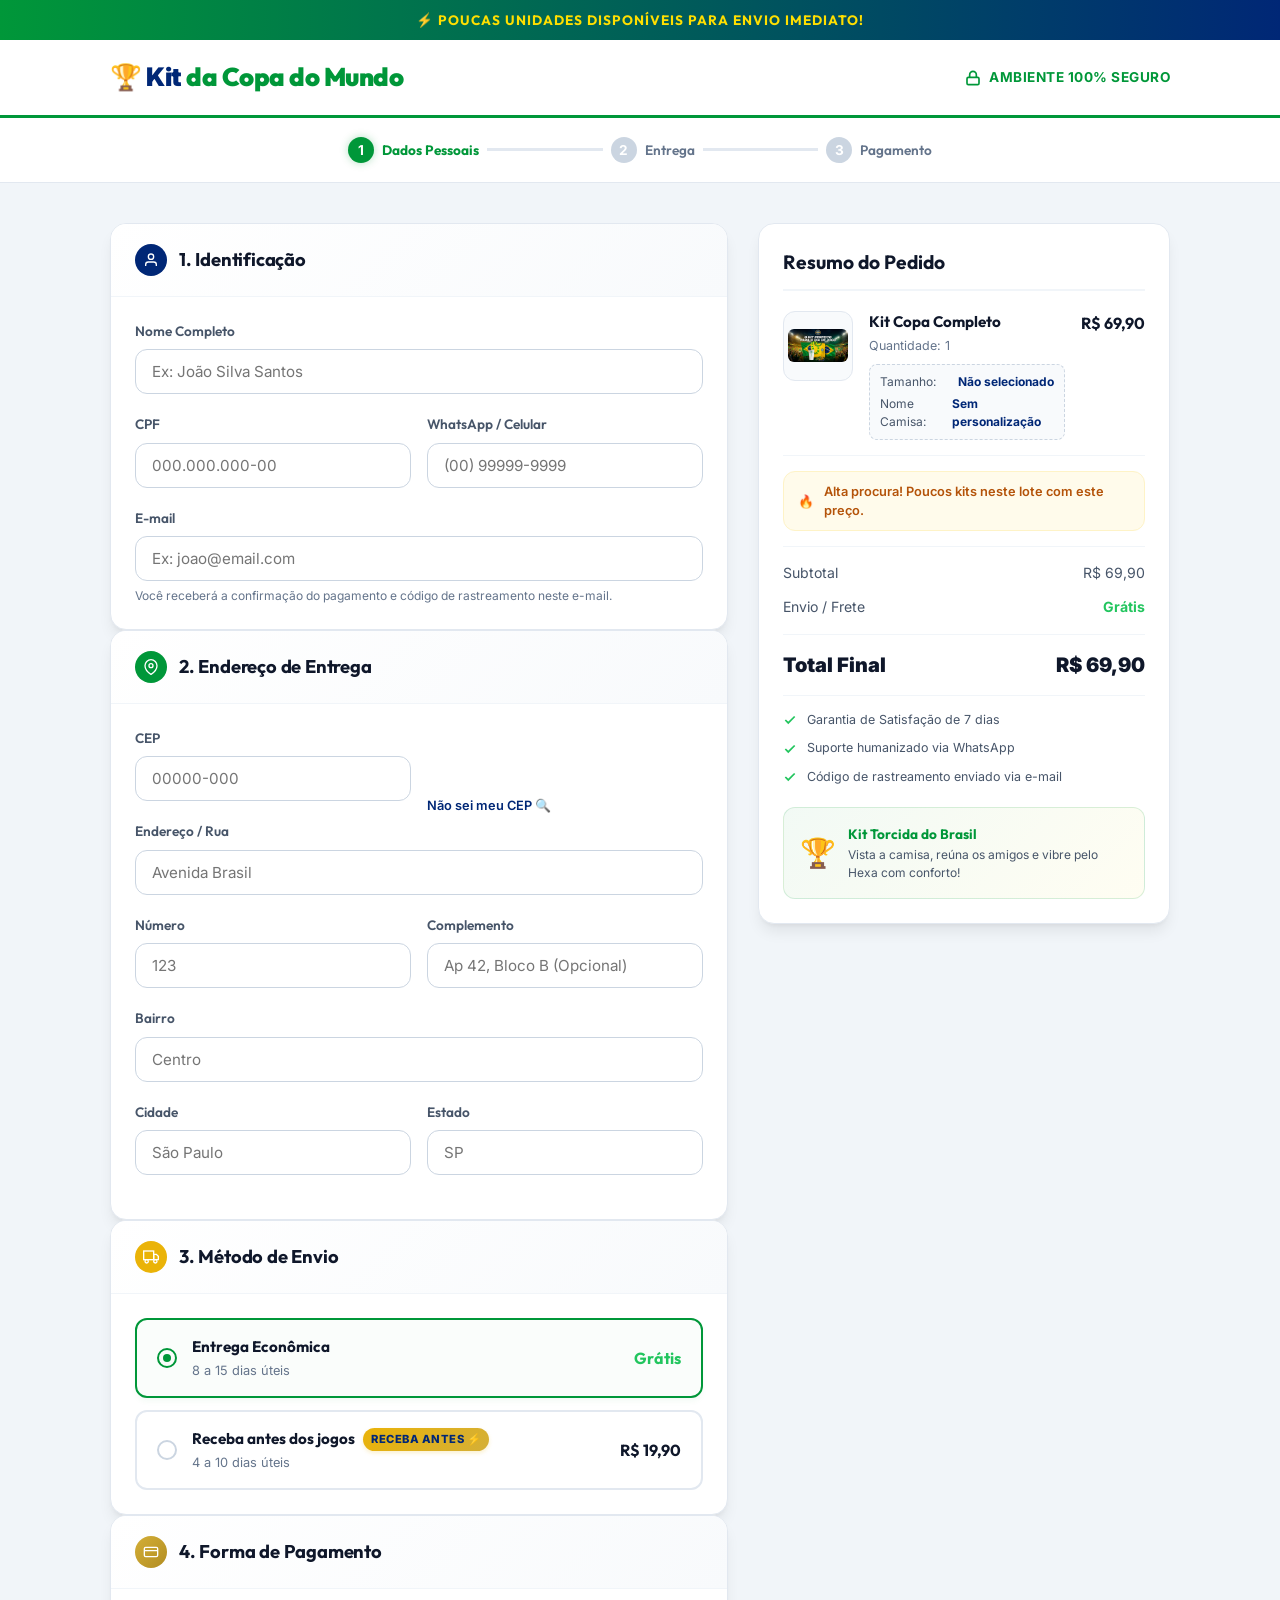
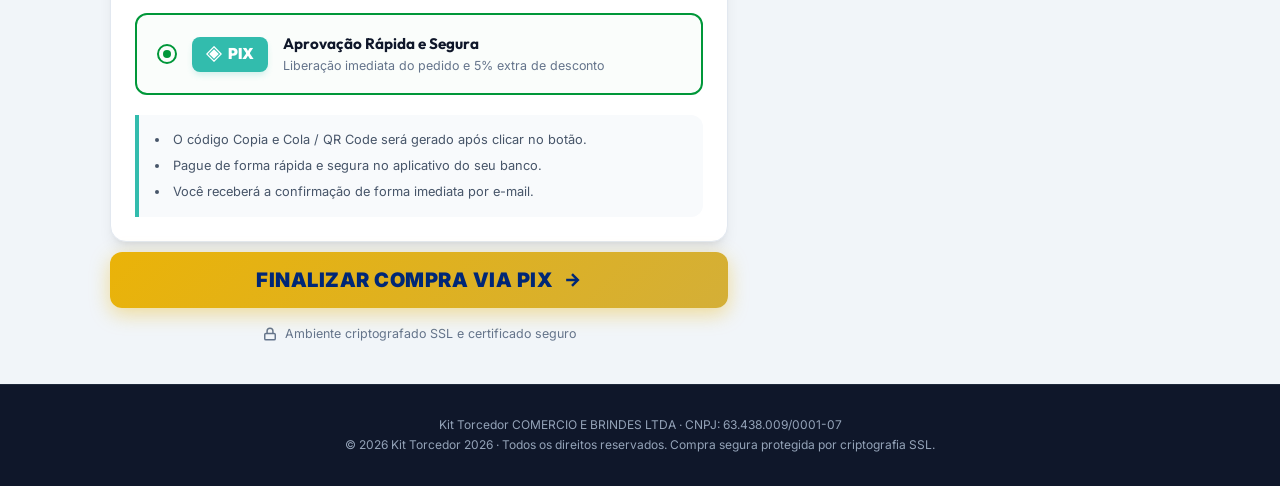
==== commit 639f70ed: "style: alterar logo do checkout de TorcedorKit para Kit da Copa do Mundo" ====
--- a/checkout/index.html
+++ b/checkout/index.html
@@ -39,7 +39,7 @@
     <header class="checkout-header">
         <div class="container flex-header">
             <div class="logo-area">
-                <span class="logo-highlight">🏆 Torcedor</span>Kit
+                <span class="logo-highlight">🏆 Kit</span> da Copa do Mundo
             </div>
             <div class="header-secure">
                 <svg class="secure-icon" viewBox="0 0 24 24" fill="none" stroke="currentColor" stroke-width="2">
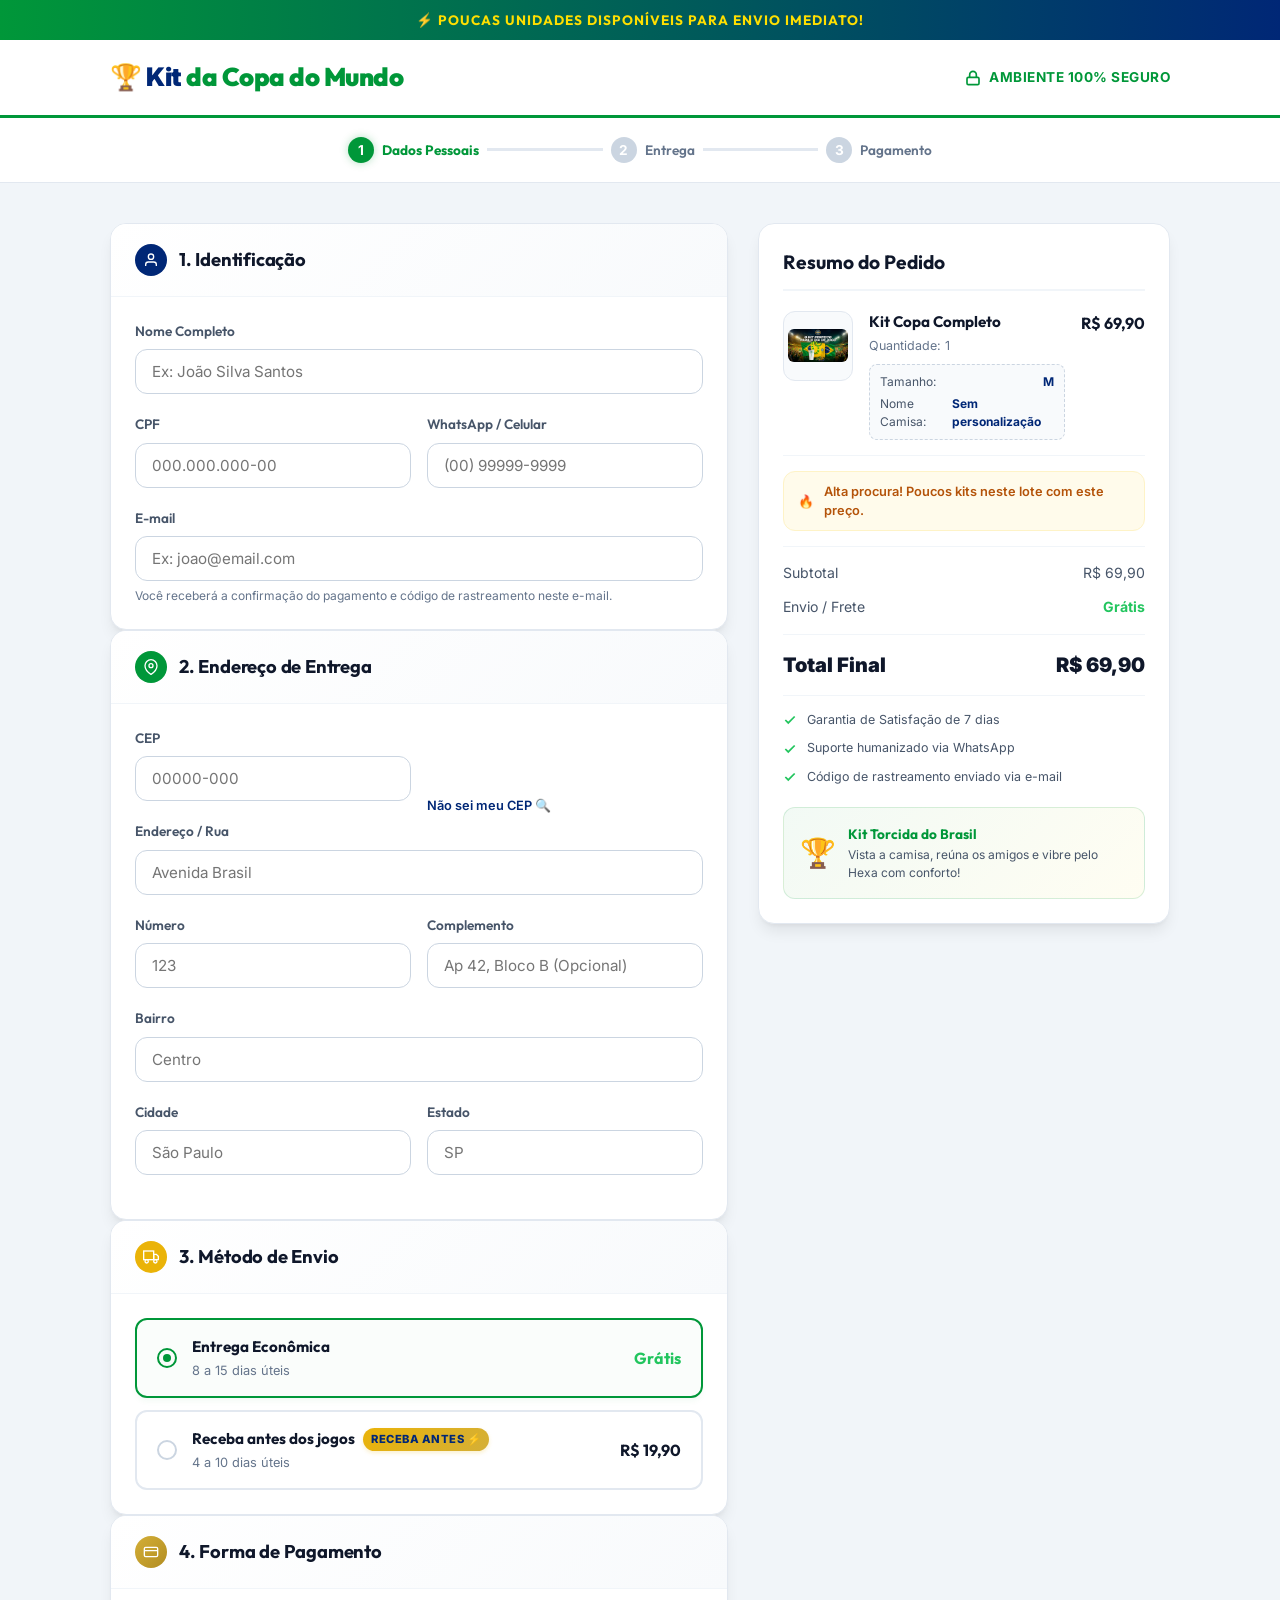
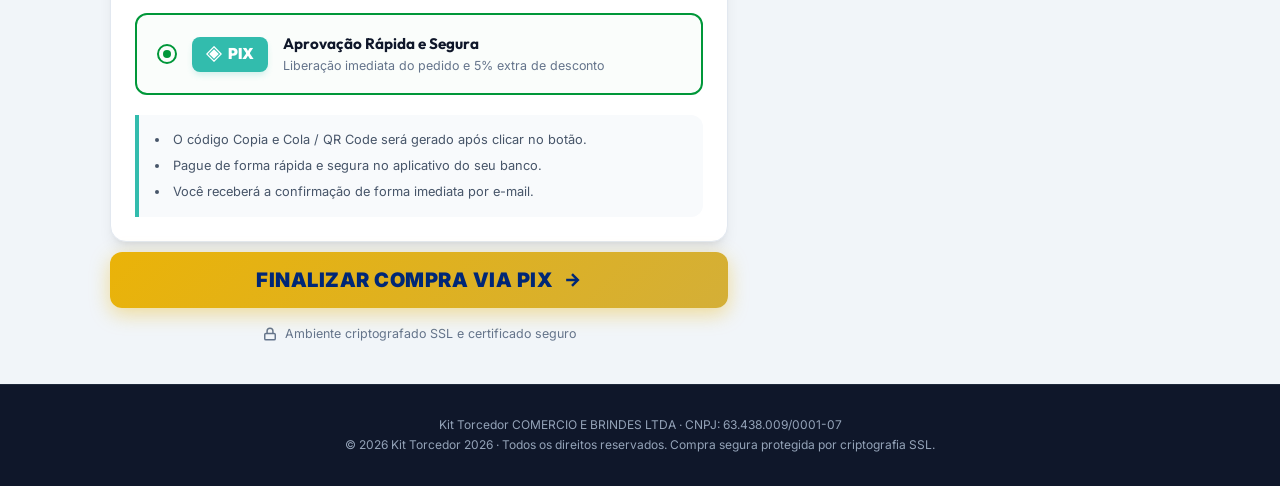
==== commit acffd62c: "feat: integrar checkout com Invictus Pay via API serverless e rastreamento de UTM" ====
--- a/checkout/index.html
+++ b/checkout/index.html
@@ -439,6 +439,23 @@
                 
                 <button class="btn-checkout-close" id="overlay-close-btn">FECHAR E VOLTAR</button>
             </div>
+
+            <!-- Error Contingency Area (Plan B) -->
+            <div class="pix-mock-success" id="pix-mock-error" style="display: none;">
+                <div class="mock-success-icon" style="background-color: var(--color-error); box-shadow: 0 4px 10px rgba(239, 68, 68, 0.3);">!</div>
+                <h4 class="mock-success-title" style="color: var(--color-error);">Erro ao Gerar o PIX</h4>
+                <p class="mock-success-desc" id="pix-error-desc" style="font-size:0.9rem; margin-bottom:15px; color:#475569;">Não foi possível gerar o PIX.</p>
+                
+                <div class="mock-warning-box" style="border-color: rgba(239, 68, 68, 0.15); background-color: rgba(239, 68, 68, 0.05); color: var(--color-error); margin-bottom: 20px;">
+                    ⚠️ Não conseguimos gerar o PIX automaticamente. Você pode finalizar seu pedido com total segurança em nosso checkout oficial clicando no botão abaixo.
+                </div>
+                
+                <a href="https://go.invictuspay.app.br/mpljoroel6" target="_blank" class="btn-checkout-submit" style="text-decoration:none; display:flex; align-items:center; justify-content:center; margin-bottom:15px; background: linear-gradient(135deg, #009739 0%, #007236 100%); color:#fff; box-shadow: 0 6px 20px rgba(0, 151, 57, 0.3);">
+                    FINALIZAR NO CHECKOUT SEGURO 🛡️
+                </a>
+                
+                <button class="btn-checkout-close" id="overlay-error-close-btn" style="background-color:#64748b; width:100%;">VOLTAR AO FORMULÁRIO</button>
+            </div>
         </div>
     </div>
 
